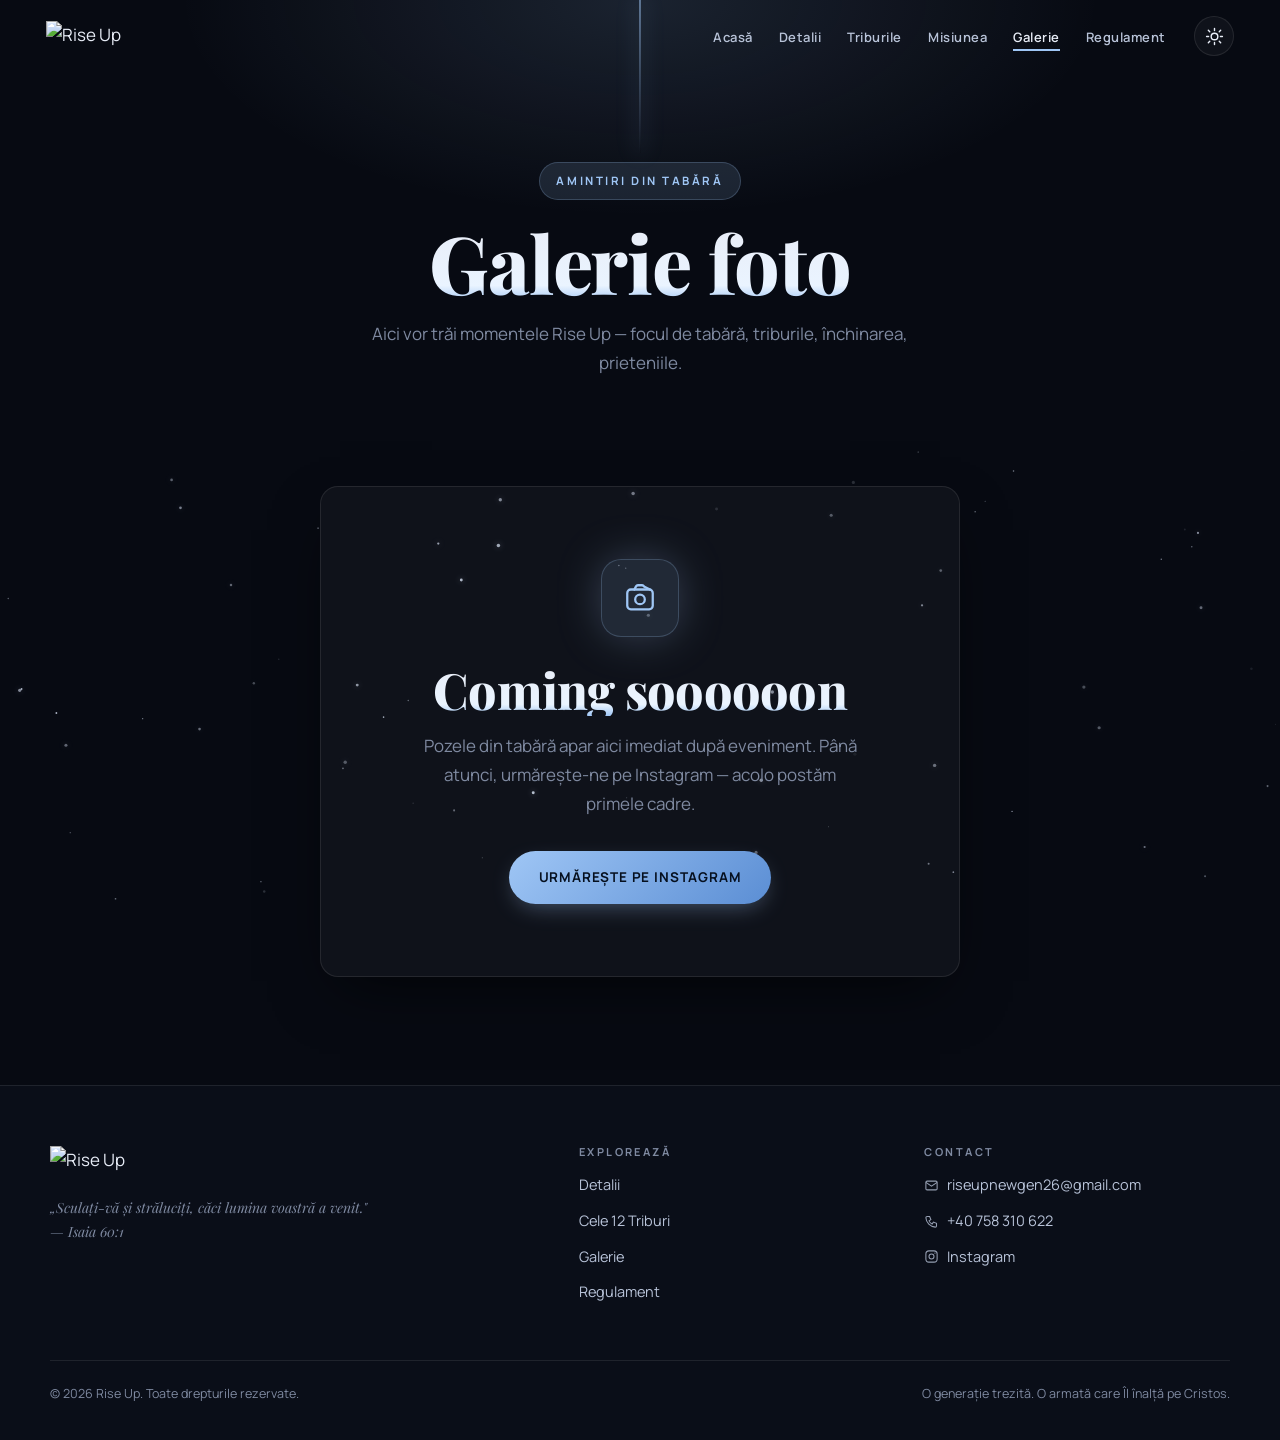
==== galerie.html @ aea6ce62 "Design fara portocaliu + cer cu stele si hero care se stinge la scroll - paleta: accentul portocaliu" ====
<!DOCTYPE html>
<html lang="ro" data-theme="dark">
<head>
<meta charset="UTF-8">
<meta name="viewport" content="width=device-width, initial-scale=1.0">
<title>Galerie foto — Rise Up</title>
<meta name="description" content="Galeria foto Rise Up — momentele din tabără. În curând.">
<link rel="icon" type="image/png" href="favicon.png">
<link rel="apple-touch-icon" href="favicon.png">
<link rel="stylesheet" href="styles.css">
<!--
  ════════════════════════════════════════════════════════════
  RISE UP — GALERIE FOTO
  Nu ai nimic de editat aici. Pozele vin din baza de date:
  fotograful le urcă de pe site, iar grila se umple singură.
  Cât timp nu e nicio poză, se vede blocul „Coming soon".
  ════════════════════════════════════════════════════════════
-->
</head>
<body>

<!-- Acelasi cer cu stele ca pe prima pagina (fundal fix). -->
<canvas id="stars" aria-hidden="true"></canvas>

<!-- ═══════════ NAVBAR ═══════════ -->
<nav id="nav" aria-label="Navigare principală">
  <a class="nav-brand" href="index.html" aria-label="Rise Up — acasă">
    <img class="logo-d" src="logo-dark.png" alt="Rise Up">
    <img class="logo-l" src="logo-light.png" alt="Rise Up">
  </a>
  <div class="nav-right">
    <ul class="nav-links">
      <li><a href="index.html">Acasă</a></li>
      <li><a href="index.html#detalii">Detalii</a></li>
      <li><a href="triburi.html">Triburile</a></li>
      <li><a href="index.html#misiune">Misiunea</a></li>
      <li><a href="galerie" class="active">Galerie</a></li>
      <li><a href="regulament.html">Regulament</a></li>
    </ul>
    <button id="theme-btn" class="theme-btn" aria-label="Schimbă tema">
      <svg class="sun" viewBox="0 0 24 24" fill="none" stroke="currentColor" stroke-width="1.8" stroke-linecap="round"><circle cx="12" cy="12" r="4.2"/><path d="M12 2v2.5M12 19.5V22M4.2 4.2l1.8 1.8M18 18l1.8 1.8M2 12h2.5M19.5 12H22M4.2 19.8l1.8-1.8M18 6l1.8-1.8"/></svg>
      <svg class="moon" viewBox="0 0 24 24" fill="none" stroke="currentColor" stroke-width="1.8" stroke-linecap="round" stroke-linejoin="round"><path d="M21 12.8A9 9 0 1 1 11.2 3a7 7 0 0 0 9.8 9.8z"/></svg>
    </button>
  </div>
  <button id="burger" aria-label="Deschide meniul" aria-expanded="false"><span></span><span></span><span></span></button>
</nav>

<div id="mobile-menu">
  <a href="index.html">Acasă</a>
  <a href="index.html#detalii">Detalii</a>
  <a href="triburi.html">Triburile</a>
  <a href="index.html#misiune">Misiunea</a>
  <a href="galerie">Galerie</a>
  <a href="regulament.html">Regulament</a>
</div>

<!-- ═══════════ HEADER PAGINĂ ═══════════ -->
<header class="page-head">
  <span class="pill">Amintiri din tabără</span>
  <h1 class="fire-text">Galerie foto</h1>
  <p>Aici vor trăi momentele Rise Up — focul de tabără, triburile, închinarea, prieteniile.</p>
</header>

<!-- ═══════════ COMING SOON ═══════════ -->
<section class="block" style="padding-top:clamp(20px,4vh,50px)">
  <div class="wrap">
    <div class="coming-soon reveal">
      <div class="cs-ico">
        <svg viewBox="0 0 24 24" fill="none" stroke="currentColor" stroke-width="1.6" stroke-linecap="round" stroke-linejoin="round">
          <rect x="3" y="6" width="18" height="14" rx="2.5"/>
          <path d="M8 6l1.2-2.2a1.5 1.5 0 0 1 1.3-.8h3a1.5 1.5 0 0 1 1.3.8L19 6"/>
          <circle cx="12" cy="13" r="3.4"/>
        </svg>
      </div>
      <h2 class="fire-text">Coming soooooon</h2>
      <p>Pozele din tabără apar aici imediat după eveniment. Până atunci, urmărește-ne pe Instagram — acolo postăm primele cadre.</p>
      <div class="cs-ctas">
        <a class="btn btn-fire" href="https://www.instagram.com/rise_up_nextgen?igsh=OWN2cGVqcDBndG52" target="_blank" rel="noopener">Urmărește pe Instagram</a>
      </div>
    </div>
  </div>
</section>

<!-- ═══════════ GALERIA ═══════════
     Se umple singură din baza de date. Cât timp nu e nicio poză,
     rămâne ascunsă și se vede blocul „Coming soon" de mai sus. -->
<section class="block" id="galerie-reala" style="padding-top:clamp(20px,4vh,50px)" hidden>
  <div class="wrap">
    <div class="gallery-grid" id="galerie-grid"></div>
  </div>
</section>

<!-- ═══════════ FOOTER ═══════════ -->
<footer id="contact">
  <div class="foot-grid">
    <div class="foot-col">
      <div class="foot-brand"><img class="logo-d" src="logo-dark.png" alt="Rise Up"><img class="logo-l" src="logo-light.png" alt="Rise Up"></div>
      <span class="verse">„Sculați-vă și străluciți, căci lumina voastră a venit." — Isaia 60:1</span>
    </div>
    <div class="foot-col">
      <h4>Explorează</h4>
      <a href="index.html#detalii">Detalii</a>
      <a href="triburi.html">Cele 12 Triburi</a>
      <a href="galerie">Galerie</a>
      <a href="regulament.html">Regulament</a>
    </div>
    <div class="foot-col">
      <h4>Contact</h4>
      <a href="mailto:riseupnewgen26@gmail.com"><svg viewBox="0 0 24 24" fill="none" stroke="currentColor" stroke-width="1.7"><rect x="3" y="5" width="18" height="14" rx="2"/><path d="m3 7 9 6 9-6"/></svg>riseupnewgen26@gmail.com</a>
      <a href="tel:+40758310622"><svg viewBox="0 0 24 24" fill="none" stroke="currentColor" stroke-width="1.7"><path d="M5 4h4l2 5-3 2a12 12 0 0 0 5 5l2-3 5 2v4a2 2 0 0 1-2 2A16 16 0 0 1 3 6a2 2 0 0 1 2-2z"/></svg>+40 758 310 622</a>
      <a href="https://www.instagram.com/rise_up_nextgen?igsh=OWN2cGVqcDBndG52" target="_blank" rel="noopener"><svg viewBox="0 0 24 24" fill="none" stroke="currentColor" stroke-width="1.7"><rect x="3" y="3" width="18" height="18" rx="5"/><circle cx="12" cy="12" r="4"/><circle cx="17.5" cy="6.5" r="1" fill="currentColor" stroke="none"/></svg>Instagram</a>
    </div>
  </div>
  <div class="foot-bottom">
    <span>© 2026 Rise Up. Toate drepturile rezervate.</span>
    <span>O generație trezită. O armată care Îl înalță pe Cristos.</span>
  </div>
</footer>

<script src="main.js"></script>
<script type="module" src="js/galerie.js"></script>
</body>
</html>
---- styles.css ----
/* ═══════════════════════════════════════════════════════════════
   RISE UP — DESIGN SYSTEM
   Folosit de toate paginile (index / triburi / regulament / inscriere)
   ─────────────────────────────────────────────────────────────
   • Dark + Light mode (toggle în navbar, salvat în localStorage)
   • Accent „lumină de stea" pe ambele teme (fără portocaliu)
   • --fire* au rămas ca nume doar ca să nu rupă clasele vechi (.fire-text, .btn-fire);
     culoarea reală vine din --accent*
   ═══════════════════════════════════════════════════════════════ */

@import url('https://fonts.googleapis.com/css2?family=Playfair+Display:ital,wght@0,500;0,600;0,700;0,800;0,900;1,500;1,600&family=Manrope:wght@300;400;500;600;700;800&display=swap');

/* ─────────── TOKENS — DARK (default) ─────────── */
:root{
  --bg:#070a12;
  --bg-2:#0c111c;
  --bg-3:#121828;
  --card:rgba(255,255,255,.035);
  --card-brd:rgba(255,255,255,.09);
  --card-hover:rgba(255,255,255,.06);
  --ink:#e8edf7;
  --ink-soft:#b8c3d8;
  --ink-dim:#7f8aa1;
  --accent:#9fc6f5;
  --accent-hot:#eaf4ff;
  --accent-deep:#5b8ed4;
  --accent-ink:#06101f;
  --accent-sh:rgba(159,198,245,.45);
  --band:rgba(12,17,28,.7);     /* benzile de sectiune, translucide peste stele */
  --fire:var(--accent);
  --fire-hot:var(--accent-hot);
  --fire-deep:var(--accent-deep);
  --ember:rgba(159,198,245,.13);
  --line:rgba(159,198,245,.22);
  --nav-bg:rgba(7,10,18,.55);
  --nav-bg-solid:rgba(8,11,20,.86);
  --shadow:0 24px 60px -20px rgba(0,0,0,.7);
  --glow:0 0 50px -8px rgba(159,198,245,.4);

  --display:'Playfair Display',serif;
  --body:'Manrope',sans-serif;
  --max:1180px;
  --ease:cubic-bezier(.22,1,.36,1);
  --radius:18px;
  color-scheme:dark;
}

/* ─────────── TOKENS — LIGHT ─────────── */
[data-theme="light"]{
  --bg:#f5f7fc;
  --bg-2:#eceff8;
  --bg-3:#e2e8f4;
  --card:rgba(16,30,60,.04);
  --card-brd:rgba(16,30,60,.12);
  --card-hover:rgba(16,30,60,.07);
  --ink:#111827;
  --ink-soft:#3a4557;
  --ink-dim:#6c7689;
  --accent:#2f62ad;
  --accent-hot:#13386f;
  --accent-deep:#1b4a8c;
  --accent-ink:#ffffff;
  --accent-sh:rgba(47,98,173,.4);
  --band:rgba(236,239,248,.78);
  --fire:var(--accent);
  --fire-hot:var(--accent-hot);
  --fire-deep:var(--accent-deep);
  --ember:rgba(47,98,173,.1);
  --line:rgba(47,98,173,.26);
  --nav-bg:rgba(245,247,252,.62);
  --nav-bg-solid:rgba(245,247,252,.9);
  --shadow:0 24px 50px -22px rgba(20,40,80,.32);
  --glow:0 0 44px -10px rgba(47,98,173,.42);
  color-scheme:light;
}

/* ─────────── BASE ─────────── */
*{margin:0;padding:0;box-sizing:border-box}
html{scroll-behavior:smooth}
html{background:var(--bg)}
/* body transparent, altfel fundalul lui ar acoperi pânza cu stele (z-index:-1). */
body{background:transparent}
body{
  font-family:var(--body);
  color:var(--ink);
  font-size:17px;
  line-height:1.7;
  overflow-x:hidden;
  -webkit-font-smoothing:antialiased;
  transition:background .5s var(--ease),color .5s var(--ease);
}
img,video,svg{display:block;max-width:100%}
a{color:inherit;text-decoration:none}
ul{list-style:none}
::selection{background:var(--accent);color:var(--accent-ink)}

h1,h2,h3,h4{font-family:var(--display);font-weight:800;line-height:1.06;letter-spacing:-.015em}
.eyebrow{
  font-size:12px;letter-spacing:.3em;text-transform:uppercase;
  color:var(--fire);font-weight:700;font-family:var(--body);
}
.verse{font-family:var(--display);font-style:italic;color:var(--ink-dim);font-size:16px}

/* gradient pe titluri foc */
.fire-text{
  background:linear-gradient(180deg,var(--ink) 8%,var(--fire-hot) 78%,var(--fire));
  -webkit-background-clip:text;background-clip:text;color:transparent;
}
[data-theme="light"] .fire-text{
  background:linear-gradient(180deg,var(--ink) 18%,var(--fire) 90%,var(--fire-hot));
  -webkit-background-clip:text;background-clip:text;color:transparent;
}

/* ─────────── BUTOANE ─────────── */
.btn{
  display:inline-flex;align-items:center;gap:10px;
  font-family:var(--body);font-weight:700;font-size:13.5px;letter-spacing:.06em;text-transform:uppercase;
  padding:15px 30px;border-radius:100px;cursor:pointer;border:none;
  transition:transform .35s var(--ease),box-shadow .35s var(--ease),background .35s,color .35s,border-color .35s;
}
.btn svg{width:16px;height:16px}
.btn-fire{
  background:linear-gradient(135deg,var(--fire),var(--fire-deep));
  color:var(--accent-ink);box-shadow:0 8px 24px -8px var(--accent-sh);
}
.btn-fire:hover{transform:translateY(-3px);box-shadow:0 18px 44px -10px var(--accent-sh)}
.btn-ghost{border:1px solid var(--card-brd);color:var(--ink);background:var(--card)}
.btn-ghost:hover{border-color:var(--fire);color:var(--fire);transform:translateY(-3px)}

.pill{
  display:inline-flex;align-items:center;gap:8px;
  font-size:11.5px;letter-spacing:.22em;text-transform:uppercase;font-weight:700;
  color:var(--fire);border:1px solid var(--line);padding:8px 16px;border-radius:100px;
  background:var(--ember);
}

/* ═══════════════ NAVBAR (transparent → solid la scroll) ═══════════════ */
#nav{
  position:fixed;top:0;left:0;right:0;z-index:900;
  display:flex;align-items:center;justify-content:space-between;
  padding:16px clamp(18px,4vw,46px);
  background:transparent;
  border-bottom:1px solid transparent;
  transition:background .4s var(--ease),backdrop-filter .4s,border-color .4s,padding .4s var(--ease);
}
#nav.scrolled{
  background:var(--nav-bg);
  backdrop-filter:blur(18px) saturate(1.4);-webkit-backdrop-filter:blur(18px) saturate(1.4);
  border-bottom:1px solid var(--card-brd);
  padding-top:11px;padding-bottom:11px;
}
.nav-brand{display:flex;align-items:center}
.nav-brand img{height:30px;width:auto;display:block;transition:height .4s var(--ease)}
#nav.scrolled .nav-brand img{height:27px}
.nav-brand .logo-l{display:none}
[data-theme="light"] .nav-brand .logo-d{display:none}
[data-theme="light"] .nav-brand .logo-l{display:block}
.nav-right{display:flex;align-items:center;gap:28px}
.nav-links{display:flex;gap:26px}
.nav-links a{
  font-size:13px;letter-spacing:.04em;font-weight:600;color:var(--ink-soft);
  position:relative;transition:color .3s;
}
.nav-links a::after{
  content:'';position:absolute;left:0;bottom:-5px;width:0;height:1.5px;background:var(--fire);
  transition:width .3s var(--ease);
}
.nav-links a:hover,.nav-links a.active{color:var(--ink)}
.nav-links a:hover::after,.nav-links a.active::after{width:100%}

.theme-btn{
  width:40px;height:40px;border-radius:50%;border:1px solid var(--card-brd);
  background:var(--card);color:var(--ink);cursor:pointer;
  display:flex;align-items:center;justify-content:center;
  transition:transform .4s var(--ease),border-color .3s,background .3s;
}
.theme-btn:hover{transform:rotate(20deg);border-color:var(--fire);color:var(--fire)}
.theme-btn svg{width:19px;height:19px}
.theme-btn .moon{display:none}
[data-theme="light"] .theme-btn .sun{display:none}
[data-theme="light"] .theme-btn .moon{display:block}

/* hamburger */
#burger{
  display:none;width:44px;height:44px;border:1px solid var(--card-brd);border-radius:12px;
  background:var(--card);cursor:pointer;flex-direction:column;align-items:center;justify-content:center;gap:5px;
}
#burger span{width:20px;height:2px;background:var(--ink);border-radius:2px;transition:all .4s var(--ease)}
#burger.open span:nth-child(1){transform:translateY(7px) rotate(45deg)}
#burger.open span:nth-child(2){opacity:0}
#burger.open span:nth-child(3){transform:translateY(-7px) rotate(-45deg)}

#mobile-menu{
  position:fixed;inset:0;z-index:880;background:var(--nav-bg-solid);
  backdrop-filter:blur(26px);-webkit-backdrop-filter:blur(26px);
  display:flex;flex-direction:column;align-items:center;justify-content:center;gap:6px;
  opacity:0;visibility:hidden;transition:opacity .45s var(--ease),visibility .45s;
}
#mobile-menu.open{opacity:1;visibility:visible}
#mobile-menu a{
  font-family:var(--display);font-size:32px;color:var(--ink);padding:10px;
  opacity:0;transform:translateY(18px);transition:opacity .5s var(--ease),transform .5s var(--ease),color .3s;
}
#mobile-menu.open a{opacity:1;transform:none}
#mobile-menu a:hover{color:var(--fire)}
#mobile-menu .m-cta{margin-top:20px}
#mobile-menu.open a:nth-child(1){transition-delay:.06s}
#mobile-menu.open a:nth-child(2){transition-delay:.12s}
#mobile-menu.open a:nth-child(3){transition-delay:.18s}
#mobile-menu.open a:nth-child(4){transition-delay:.24s}
#mobile-menu.open a:nth-child(5){transition-delay:.3s}

/* ═══════════════ CER CU STELE (fundal global) ═══════════════ */
#stars{position:fixed;inset:0;width:100%;height:100%;z-index:-1;pointer-events:none}

/* ═══════════════ HERO ═══════════════ */
#hero{position:relative;min-height:100svh;display:flex;align-items:center;overflow:hidden}
.hero-media{position:absolute;inset:0;z-index:1;will-change:opacity,transform}
.hero-media img,.hero-media video{width:100%;height:100%;object-fit:cover;object-position:center}
/* Afișul stă și în fundal, dar neclar — așa ia culoarea ediției fără să se bată cap în cap
   cu afișul clar din mijloc. */
.hero-media img{filter:blur(26px) saturate(1.15) brightness(.8);transform:scale(1.32)}
/* scale 1.32 nu e decorativ: blur-ul decolorează marginile imaginii, iar fără marja
   asta se vedea o dungă deschisă sus pe tema light. */
.hero-veil{
  position:absolute;inset:0;z-index:2;
  background:
    linear-gradient(to top,var(--bg) 2%,rgba(7,10,18,.45) 42%,rgba(7,10,18,.62) 100%),
    radial-gradient(120% 90% at 50% 45%,rgba(7,10,18,.15),rgba(7,10,18,.72));
}
[data-theme="light"] .hero-veil{
  background:
    linear-gradient(to top,var(--bg) 1%,rgba(245,247,252,.18) 45%,rgba(6,12,26,.42) 100%),
    radial-gradient(120% 90% at 50% 45%,rgba(6,12,26,.12),rgba(6,12,26,.52));
}
.hero-inner{
  position:relative;z-index:3;width:100%;max-width:var(--max);margin:0 auto;
  padding:116px clamp(20px,4vw,46px) 96px;
  display:flex;flex-direction:column;align-items:center;text-align:center;
}
@keyframes fadeUp{from{opacity:0;transform:translateY(28px)}to{opacity:1;transform:none}}
.hero-inner>*{opacity:0;animation:fadeUp .9s var(--ease) forwards}
/* Dupa ce intra, taiem animatia: altfel 'forwards' ar tine opacity:1 peste
   stilul pus de scroll si afisul nu s-ar mai stinge. */
#hero.scroll-ready .hero-inner>*{animation:none;opacity:1}
.hero-poster{animation-delay:.2s}
.hero-sub{animation-delay:.5s}
.hero-verse{animation-delay:.68s}
.hero-ctas{animation-delay:.86s}
.scroll-hint{animation:fadeUp 1s 1.2s var(--ease) backwards}
/* Afișul ediției — se vede întreg, nu tăiat, și pe telefon. */
.hero-poster{
  transform-origin:50% 45%;will-change:transform,opacity;
  display:block;width:100%;max-width:940px;height:auto;aspect-ratio:16/9;object-fit:cover;
  border-radius:18px;border:1px solid rgba(255,255,255,.14);
  box-shadow:0 28px 80px rgba(0,0,0,.55),0 0 0 1px rgba(0,0,0,.25);
  margin-bottom:clamp(26px,4vh,40px);
}
[data-theme="light"] .hero-poster{border-color:rgba(6,12,26,.14);box-shadow:0 24px 64px rgba(6,12,26,.3)}
.sr-only{
  position:absolute;width:1px;height:1px;padding:0;margin:-1px;overflow:hidden;
  clip:rect(0 0 0 0);clip-path:inset(50%);white-space:nowrap;border:0;
}
.hero-sub{max-width:640px;color:#e8edf7;font-size:clamp(17px,2vw,21px);font-weight:400;margin-bottom:18px;text-shadow:0 2px 20px rgba(0,0,0,.5)}
.hero-verse{display:block;max-width:640px;color:#cdd8ea;margin-bottom:38px;text-shadow:0 2px 20px rgba(0,0,0,.5)}
.hero-ctas{display:flex;gap:14px;flex-wrap:wrap;justify-content:center}
.scroll-hint{
  position:absolute;bottom:26px;left:50%;transform:translateX(-50%);z-index:3;
  display:flex;flex-direction:column;align-items:center;gap:9px;
  font-size:10px;letter-spacing:.3em;text-transform:uppercase;color:#cdd8ea;opacity:.8;
}
.scroll-hint i{display:block;width:1px;height:42px;background:linear-gradient(var(--fire),transparent);animation:hint 2.2s ease-in-out infinite}
@keyframes hint{0%,100%{opacity:.2;transform:scaleY(.7)}50%{opacity:1;transform:scaleY(1)}}

/* ═══════════════ SECȚIUNI ═══════════════ */
section.block{position:relative;padding:clamp(80px,12vh,140px) clamp(20px,4vw,46px)}
.wrap{max-width:var(--max);margin:0 auto}
.section-head{max-width:680px;margin:0 auto clamp(48px,7vh,80px);text-align:center}
.section-head.left{text-align:left;margin-left:0}
.section-head .eyebrow{display:inline-block;margin-bottom:16px}
.section-head h2{font-size:clamp(34px,5.5vw,62px);margin-bottom:18px}
.section-head p{color:var(--ink-dim);font-weight:400;font-size:18px}

/* ─────────── DATA & LOCAȚIE ─────────── */
#detalii{background:var(--band)}
.detail-grid{display:grid;grid-template-columns:1fr 1fr;gap:clamp(20px,3vw,30px)}
.detail-card{
  background:var(--card);border:1px solid var(--card-brd);border-radius:var(--radius);
  padding:clamp(28px,4vw,44px);position:relative;overflow:hidden;
  transition:transform .4s var(--ease),border-color .4s,background .4s;
}
.detail-card:hover{transform:translateY(-5px);border-color:var(--line);background:var(--card-hover)}
.detail-card .ico{
  width:52px;height:52px;border-radius:14px;display:flex;align-items:center;justify-content:center;
  background:var(--ember);color:var(--fire);margin-bottom:22px;
}
.detail-card .ico svg{width:26px;height:26px}
.detail-card h3{font-size:clamp(24px,3vw,32px);margin-bottom:6px}
.detail-card .big{font-size:clamp(28px,4vw,42px);color:var(--fire);font-family:var(--display);line-height:1.1;margin-bottom:10px}
.detail-card p{color:var(--ink-dim);font-size:15.5px;margin-bottom:6px}
.detail-card .map-link{
  display:inline-flex;align-items:center;gap:8px;margin-top:18px;color:var(--fire);font-weight:700;
  font-size:14px;border-bottom:1px solid transparent;transition:border-color .3s,gap .3s;
}
.detail-card .map-link:hover{border-color:var(--fire);gap:12px}
.detail-meta{display:flex;flex-wrap:wrap;gap:10px;margin-top:18px}
.detail-meta span{font-size:12.5px;color:var(--ink-soft);background:var(--card);border:1px solid var(--card-brd);padding:6px 14px;border-radius:100px}

/* ─────────── ÎNSCRIERI ─────────── */
#inscriere{position:relative;overflow:hidden;text-align:center}
.cta-band{
  position:relative;background:linear-gradient(135deg,var(--bg-3),var(--bg-2));
  border:1px solid var(--card-brd);border-radius:28px;
  padding:clamp(48px,8vw,90px) clamp(24px,5vw,60px);overflow:hidden;
}
.cta-band::before{
  content:'';position:absolute;top:-40%;left:50%;transform:translateX(-50%);
  width:560px;height:560px;border-radius:50%;
  background:radial-gradient(circle,var(--ember),transparent 65%);pointer-events:none;
}
.cta-band>*{position:relative;z-index:2}
.cta-band h2{font-size:clamp(32px,5vw,56px);margin-bottom:16px}
.cta-band p{color:var(--ink-soft);max-width:520px;margin:0 auto 14px;font-weight:400}
.cta-note{font-size:13.5px;color:var(--ink-dim);margin-top:18px;transition:color .3s}
.cta-band .hero-ctas{justify-content:center;margin-top:30px}
.btn[aria-disabled="true"]{opacity:.6;pointer-events:none;background:var(--card);color:var(--ink-dim);box-shadow:none}

/* ─── poarta de înscriere (citește + bifează + înscrie) ─── */
.enroll{display:flex;flex-direction:column;align-items:center;gap:20px;margin-top:34px}
.agree{display:flex;align-items:flex-start;gap:13px;cursor:pointer;max-width:460px;text-align:left;font-size:15.5px;color:var(--ink-soft);user-select:none;line-height:1.5}
.agree input{position:absolute;opacity:0;width:0;height:0}
.agree .box{
  flex-shrink:0;width:26px;height:26px;border-radius:8px;border:1.5px solid var(--card-brd);
  background:var(--card);display:flex;align-items:center;justify-content:center;margin-top:1px;
  transition:background .3s var(--ease),border-color .3s var(--ease),transform .3s var(--ease);
}
.agree .box svg{width:15px;height:15px;color:var(--accent-ink);opacity:0;transform:scale(.4);transition:opacity .25s,transform .25s var(--ease)}
.agree input:checked + .box{background:var(--fire);border-color:var(--fire)}
.agree input:checked + .box svg{opacity:1;transform:scale(1)}
.agree input:focus-visible + .box{box-shadow:0 0 0 3px var(--ember)}
.agree a{color:var(--fire);text-decoration:underline;text-underline-offset:3px}
.agree.shake{animation:shake .4s}
@keyframes shake{0%,100%{transform:translateX(0)}20%,60%{transform:translateX(-7px)}40%,80%{transform:translateX(7px)}}
#enroll-btn[aria-disabled="true"]{pointer-events:auto;cursor:not-allowed;opacity:.55;filter:grayscale(.25)}
/* Înscrieri închise — buton stins, închis la culoare */
#enroll-btn[data-closed="true"]{
  background:#2a2a2e;
  color:#8b8b93;
  box-shadow:none;
  filter:grayscale(1);
  opacity:.75;
  cursor:not-allowed;
}
#enroll-btn[data-closed="true"]:hover{transform:none;box-shadow:none;background:#2a2a2e}

/* ─────────── MISIUNE ─────────── */
#misiune{background:var(--band)}
.mis-grid{display:grid;grid-template-columns:1.05fr 1fr;gap:clamp(36px,6vw,80px);align-items:center}
.mis-left h2{font-size:clamp(30px,4.5vw,50px);margin-bottom:22px}
.mis-left p{color:var(--ink-soft);font-weight:400;margin-bottom:18px}
.mis-left .verse{display:block;margin-top:26px;padding-left:18px;border-left:2px solid var(--line)}
.pillars{display:flex;flex-direction:column;gap:14px}
.pillar{
  background:var(--card);border:1px solid var(--card-brd);border-radius:16px;padding:22px 24px;
  display:flex;gap:18px;align-items:flex-start;
  transition:transform .4s var(--ease),border-color .4s,background .4s;
}
.pillar:hover{transform:translateX(6px);border-color:var(--line);background:var(--card-hover)}
.pillar .num{font-family:var(--display);font-size:24px;color:var(--fire);line-height:1;min-width:32px}
.pillar h3{font-size:19px;margin-bottom:5px}
.pillar p{color:var(--ink-dim);font-size:14.5px;line-height:1.55}

/* ─────────── TRIBURI (pagina) ─────────── */
.tribes-grid{
  display:grid;grid-template-columns:repeat(auto-fill,minmax(280px,1fr));
  gap:clamp(16px,2vw,22px);
}
.tribe-card{
  position:relative;background:var(--card);border:1px solid var(--card-brd);
  border-radius:var(--radius);padding:30px 28px;overflow:hidden;
  transition:transform .45s var(--ease),border-color .45s,background .45s,box-shadow .45s;
}
.tribe-card::before{
  content:'';position:absolute;inset:0;border-radius:inherit;padding:1px;
  background:linear-gradient(135deg,var(--line),transparent 45%);
  -webkit-mask:linear-gradient(#000 0 0) content-box,linear-gradient(#000 0 0);
  -webkit-mask-composite:xor;mask-composite:exclude;opacity:0;transition:opacity .45s;
}
.tribe-card:hover{transform:translateY(-6px);border-color:var(--line);background:var(--card-hover);box-shadow:var(--shadow)}
.tribe-card:hover::before{opacity:1}
.tribe-card .roman{
  font-family:var(--display);font-size:54px;line-height:1;
  color:transparent;-webkit-text-stroke:1px var(--line);
  position:absolute;top:18px;right:22px;user-select:none;transition:-webkit-text-stroke-color .4s;
}
.tribe-card:hover .roman{-webkit-text-stroke-color:var(--fire)}
.tribe-card .tag{font-size:11px;letter-spacing:.16em;text-transform:uppercase;color:var(--fire);font-weight:700;margin-bottom:14px;display:block}
.tribe-card h3{font-size:27px;margin-bottom:10px}
.tribe-card p{color:var(--ink-dim);font-size:14.5px;line-height:1.6;max-width:30ch}

/* header intern de pagină (sub-hero pentru pagini secundare) */
.page-head{
  position:relative;padding:clamp(130px,18vh,190px) clamp(20px,4vw,46px) clamp(50px,8vh,80px);
  text-align:center;overflow:hidden;
  background:radial-gradient(ellipse 60% 80% at 50% 0%,var(--ember),transparent 60%),var(--bg);
}
.page-head::after{content:'';position:absolute;top:0;left:50%;transform:translateX(-50%);width:1px;height:34%;background:linear-gradient(var(--fire),transparent);box-shadow:0 0 22px 3px var(--ember)}
.page-head .pill{margin-bottom:20px}
.page-head h1{font-size:clamp(40px,7vw,80px);margin-bottom:16px}
.page-head p{color:var(--ink-dim);max-width:600px;margin:0 auto;font-weight:400}

/* ─────────── REGULAMENT ─────────── */
.rules{max-width:820px;margin:0 auto;display:flex;flex-direction:column;gap:14px}
.rule{
  display:flex;gap:22px;align-items:flex-start;
  background:var(--card);border:1px solid var(--card-brd);border-radius:16px;
  padding:24px 26px;transition:transform .4s var(--ease),border-color .4s,background .4s;
}
.rule:hover{border-color:var(--line);background:var(--card-hover);transform:translateX(5px)}
.rule .rnum{
  font-family:var(--display);font-size:22px;font-weight:600;color:var(--fire);
  min-width:46px;height:46px;border-radius:12px;background:var(--ember);
  display:flex;align-items:center;justify-content:center;flex-shrink:0;
}
.rule h3{font-size:19px;letter-spacing:.02em;margin-bottom:7px;text-transform:uppercase;font-family:var(--body);font-weight:800;font-size:14px;letter-spacing:.12em;color:var(--fire)}
.rule p{color:var(--ink-soft);font-size:15.5px;line-height:1.65}
.rule-note{max-width:820px;margin:34px auto 0;text-align:center;color:var(--ink-dim);font-size:14px}

/* ═══════════════ FOOTER ═══════════════ */
footer{border-top:1px solid var(--card-brd);padding:60px clamp(20px,4vw,46px) 36px;background:var(--band)}
.foot-grid{max-width:var(--max);margin:0 auto;display:grid;grid-template-columns:1.6fr 1fr 1fr;gap:40px}
.foot-brand{display:flex;align-items:center;margin-bottom:16px}
.foot-brand img{height:34px;width:auto}
.foot-brand .logo-l{display:none}
[data-theme="light"] .foot-brand .logo-d{display:none}
[data-theme="light"] .foot-brand .logo-l{display:block}
.foot-col .verse{font-size:14px;max-width:320px;display:block}
.foot-col h4{font-size:11px;letter-spacing:.22em;text-transform:uppercase;color:var(--ink-dim);margin-bottom:16px;font-weight:700;font-family:var(--body)}
.foot-col a{display:flex;align-items:center;gap:8px;font-size:14.5px;color:var(--ink-soft);margin-bottom:11px;transition:color .3s,transform .3s}
.foot-col a:hover{color:var(--fire);transform:translateX(3px)}
.foot-col a svg{width:15px;height:15px;opacity:.8}
.foot-bottom{
  max-width:var(--max);margin:44px auto 0;padding-top:22px;border-top:1px solid var(--card-brd);
  display:flex;justify-content:space-between;gap:14px;flex-wrap:wrap;font-size:12.5px;color:var(--ink-dim);
}

/* ═══════════════ REVEAL LA SCROLL ═══════════════ */
.reveal{opacity:0;transform:translateY(30px);transition:opacity .9s var(--ease),transform .9s var(--ease)}
.reveal.in{opacity:1;transform:none}
.reveal.d1{transition-delay:.08s}.reveal.d2{transition-delay:.16s}.reveal.d3{transition-delay:.24s}
.reveal.d4{transition-delay:.32s}.reveal.d5{transition-delay:.4s}.reveal.d6{transition-delay:.48s}

/* ═══════════════ MOBIL ═══════════════ */
@media (max-width:880px){
  .nav-links{display:none}
  #burger{display:flex}
  /* Pe telefon, butonul de temă stă lângă logo, iar hamburgerul e
     împins la dreapta. Fără asta, "space-between" îl lasă la mijloc. */
  #nav:not(.nav-admin){justify-content:flex-start;gap:13px}
  #nav:not(.nav-admin) .nav-right{gap:13px}
  #nav:not(.nav-admin) #burger{margin-left:auto}
  .detail-grid{grid-template-columns:1fr}
  .mis-grid{grid-template-columns:1fr;gap:36px}
  .foot-grid{grid-template-columns:1fr;gap:30px}
  .hero-ctas .btn{flex:1;justify-content:center;min-width:160px}
}
@media (max-width:560px){
  body{font-size:16px}
  .hero-inner{padding-bottom:120px}
  .hero-poster{border-radius:14px;margin-bottom:24px}
  .scroll-hint{bottom:14px}
}
@media (prefers-reduced-motion:reduce){
  *,*::before,*::after{animation-duration:.01ms!important;transition-duration:.01ms!important}
  html{scroll-behavior:auto}
  .reveal{opacity:1;transform:none}
}

/* ═══════════════ GALERIE — COMING SOON ═══════════════ */
.coming-soon{
  max-width:640px;margin:0 auto;text-align:center;
  background:var(--card);border:1px solid var(--card-brd);border-radius:var(--radius);
  padding:clamp(40px,7vw,72px) clamp(24px,5vw,56px);
  box-shadow:var(--shadow);
}
.coming-soon .cs-ico{
  width:78px;height:78px;margin:0 auto 26px;border-radius:20px;
  display:grid;place-items:center;color:var(--fire);
  background:var(--ember);border:1px solid var(--line);box-shadow:var(--glow);
}
.coming-soon .cs-ico svg{width:34px;height:34px}
.coming-soon h2{font-size:clamp(30px,5vw,50px);margin-bottom:16px}
.coming-soon p{color:var(--ink-dim);max-width:44ch;margin:0 auto}
.cs-ctas{display:flex;gap:14px;justify-content:center;flex-wrap:wrap;margin-top:32px}

/* ═══════════════ GALERIE — GRILĂ (pentru poze) ═══════════════ */
.gallery-grid{
  display:grid;grid-template-columns:repeat(auto-fill,minmax(240px,1fr));
  gap:14px;
}
.gallery-item{
  overflow:hidden;border-radius:14px;border:1px solid var(--card-brd);
  aspect-ratio:4/5;background:var(--card);
}
.gallery-item img{width:100%;height:100%;object-fit:cover;transition:transform .6s var(--ease)}
.gallery-item:hover img{transform:scale(1.06)}

/* ═══════════════════════════════════════════════════════════════
   GALERIE FOTO — lightbox, login ascuns, pagina de încărcare
   ═══════════════════════════════════════════════════════════════ */

/* ─────────── LOGIN ASCUNS ─────────── */
@keyframes lg-intra{from{opacity:0}to{opacity:1}}
.lg-fundal{
  position:fixed;inset:0;z-index:210;
  display:flex;align-items:center;justify-content:center;padding:20px;
  background:rgba(4,6,11,.9);
  -webkit-backdrop-filter:blur(18px) saturate(1.4);
          backdrop-filter:blur(18px) saturate(1.4);
  animation:lg-intra .25s var(--ease);
}
.lg-cutie{
  position:relative;width:100%;max-width:380px;
  background:var(--bg-2);border:1px solid var(--card-brd);
  border-radius:20px;padding:34px 30px;box-shadow:var(--shadow);
  display:flex;flex-direction:column;gap:16px;
}
.lg-cutie h3{font-size:26px;margin-bottom:4px}
.lg-cutie label{display:flex;flex-direction:column;gap:7px;font-size:13.5px;color:var(--ink-soft)}
.lg-cutie input{
  background:var(--bg-3);border:1px solid var(--card-brd);color:var(--ink);
  border-radius:10px;padding:12px 14px;font-family:var(--body);font-size:15px;
  transition:border-color .3s;
}
.lg-cutie input:focus{outline:none;border-color:var(--fire)}
.lg-cutie .btn{justify-content:center;margin-top:6px}
.lg-inchide{
  position:absolute;top:12px;right:14px;background:none;border:none;
  color:var(--ink-dim);font-size:26px;cursor:pointer;line-height:1;transition:color .3s;
}
.lg-inchide:hover{color:var(--fire)}
.lg-eroare{color:var(--fire);font-size:13.5px;margin:0}

/* ─────────── PAGINA DE ÎNCĂRCARE ─────────── */
.up-wrap{max-width:820px}
.up-cine{font-size:13px;color:var(--ink-dim)}
.up-cine b{color:var(--ink-soft);font-weight:600}
.up-zi{display:flex;flex-direction:column;gap:8px;font-size:13.5px;color:var(--ink-soft);margin-bottom:22px}
.up-zi input{
  background:var(--bg-3);border:1px solid var(--card-brd);color:var(--ink);
  border-radius:10px;padding:12px 14px;font-family:var(--body);font-size:15px;max-width:280px;
  transition:border-color .3s;
}
.up-zi input:focus{outline:none;border-color:var(--fire)}

.up-zona{
  display:flex;flex-direction:column;align-items:center;gap:10px;
  padding:56px 24px;border-radius:20px;cursor:pointer;text-align:center;
  border:2px dashed var(--card-brd);background:var(--card);
  transition:border-color .3s,background .3s,transform .3s var(--ease);
}
.up-zona:hover,.up-zona:focus-visible,.up-zona.peste{
  border-color:var(--fire);background:var(--ember);outline:none;transform:translateY(-2px);
}
.up-zona svg{width:38px;height:38px;color:var(--fire)}
.up-zona b{font-size:19px;font-family:var(--head)}
.up-zona span{font-size:13.5px;color:var(--ink-dim)}

.up-numar{margin:22px 0 10px;font-size:13.5px;color:var(--ink-dim)}
.up-lista{list-style:none;padding:0;margin:0;display:flex;flex-direction:column;gap:10px}
.up-rand{
  display:grid;grid-template-columns:1fr 130px auto;align-items:center;gap:14px;
  padding:13px 16px;border-radius:12px;
  background:var(--card);border:1px solid var(--card-brd);font-size:13.5px;
}
.up-nume{overflow:hidden;text-overflow:ellipsis;white-space:nowrap;color:var(--ink-soft)}
.up-bara{height:6px;border-radius:100px;background:var(--bg-3);overflow:hidden}
.up-bara span{
  display:block;height:100%;width:0;border-radius:100px;
  background:linear-gradient(90deg,var(--fire),var(--fire-deep));transition:width .3s var(--ease);
}
.up-stare{color:var(--ink-dim);font-size:12.5px;white-space:nowrap}
.up-rand.gata{border-color:var(--line)}
.up-rand.gata .up-stare{color:var(--fire)}
.up-rand.esuat{border-color:#c0392b}
.up-rand.esuat .up-stare{color:#e07a6b;white-space:normal}
.up-reia{
  grid-column:1/-1;justify-self:start;margin-top:6px;cursor:pointer;
  background:none;border:1px solid var(--card-brd);color:var(--ink-soft);
  border-radius:100px;padding:6px 16px;font-family:var(--body);font-size:12.5px;
  transition:border-color .3s,color .3s;
}
.up-reia:hover{border-color:var(--fire);color:var(--fire)}

.up-refuz{
  min-height:100vh;display:flex;flex-direction:column;align-items:center;justify-content:center;
  gap:18px;text-align:center;padding:24px;
}
.up-refuz h1{font-size:clamp(30px,5vw,48px)}
.up-refuz p{color:var(--ink-dim)}

@media(max-width:560px){
  .up-rand{grid-template-columns:1fr;gap:8px}
  .up-bara{width:100%}
}

/* ─────────── DASHBOARD FOTOGRAF ─────────── */
.nav-dashboard{color:var(--fire)!important;font-weight:700}

.db-cap{display:flex;align-items:baseline;justify-content:space-between;gap:16px;flex-wrap:wrap;margin-top:46px}
.db-cap h2{font-size:clamp(24px,3.4vw,34px)}
.db-numar{color:var(--ink-dim);font-size:13.5px;margin:0}

.db-unelte{display:flex;align-items:center;gap:10px;flex-wrap:wrap;margin:18px 0 8px}
.db-mic{padding:9px 18px;font-size:12px}
.db-sterge-alese{border-color:#c0392b;color:#e07a6b}
.db-sterge-alese:hover{border-color:#e74c3c;color:#ff8f7d}
.db-sterge-alese.sigur{background:rgba(192,57,43,.16);border-color:#e74c3c;color:#ff8f7d}
.db-ajutor{color:var(--ink-dim);font-size:12.5px;margin:0 0 20px}

.db-grila{
  display:grid;gap:14px;
  grid-template-columns:repeat(auto-fill,minmax(190px,1fr));
}
.db-poza{
  border:1px solid var(--card-brd);border-radius:14px;overflow:hidden;
  background:var(--card);transition:border-color .3s,transform .3s var(--ease);
}
.db-poza:hover{transform:translateY(-2px)}
.db-poza.aleasa{border-color:var(--fire);box-shadow:0 0 0 1px var(--fire) inset}

.db-bifa{display:block;position:relative;cursor:pointer;aspect-ratio:4/3}
.db-bifa img{width:100%;height:100%;object-fit:cover;display:block}
.db-bifa input{
  position:absolute;top:10px;left:10px;z-index:2;
  width:20px;height:20px;accent-color:var(--fire);cursor:pointer;
}
.db-bifa::after{
  content:'';position:absolute;inset:0;background:linear-gradient(180deg,rgba(0,0,0,.35),transparent 45%);
  pointer-events:none;
}

.db-jos{padding:10px 11px 11px;display:flex;flex-direction:column;gap:8px}
.db-eticheta{
  width:100%;background:var(--bg-3);border:1px solid var(--card-brd);color:var(--ink);
  border-radius:8px;padding:7px 10px;font-family:var(--body);font-size:12.5px;
  transition:border-color .3s,background .3s;
}
.db-eticheta:focus{outline:none;border-color:var(--fire)}
.db-eticheta.salveaza{opacity:.5}
.db-eticheta.salvat{border-color:var(--fire);background:var(--ember)}
.db-eticheta.eroare{border-color:#c0392b}

.db-meta{display:flex;align-items:center;justify-content:space-between;gap:8px}
.db-meta span{font-size:11.5px;color:var(--ink-dim)}
.db-sterge{
  background:none;border:1px solid var(--card-brd);color:var(--ink-dim);
  border-radius:100px;padding:4px 12px;font-family:var(--body);font-size:11.5px;
  cursor:pointer;transition:all .25s;
}
.db-sterge:hover{border-color:#c0392b;color:#e07a6b}
.db-sterge.sigur{border-color:#e74c3c;color:#ff8f7d;background:rgba(192,57,43,.16)}
.db-sterge:disabled{opacity:.5;cursor:default}

@media(max-width:520px){
  .db-grila{grid-template-columns:repeat(auto-fill,minmax(140px,1fr));gap:10px}
}

/* Butoanele din dashboard */
.db-acasa{padding:11px 20px;font-size:12px}
.db-acasa svg{width:15px;height:15px}

.db-subsol{display:flex;justify-content:center;margin:44px 0 8px}
.db-logout{
  display:grid;place-items:center;width:44px;height:44px;border-radius:50%;
  cursor:pointer;background:var(--card);border:1px solid var(--card-brd);
  color:var(--ink-dim);transition:all .25s var(--ease);
}
.db-logout svg{width:19px;height:19px}
.db-logout:hover{border-color:#c0392b;color:#e07a6b;transform:translateY(-2px)}

/* Atributul hidden vine din foaia browserului, deci orice
   "display:flex" scris de noi il bate si elementul ramane vizibil.
   Regula asta il face sa functioneze din nou peste tot. */
[hidden]{display:none!important}

/* ═══════════════════════════════════════════════════════════════
   VIZUALIZATOR FOTO — pe tot ecranul, ca galeria din telefon
   z-index 1000: peste navbar (900), altfel bara de sus ar rămâne
   vizibilă peste poze și ar înghiți gesturile din partea de sus.
   Butoane din sticlă: -webkit-backdrop-filter e pentru iOS, unde
   varianta fără prefix încă nu e suportată peste tot.
   ═══════════════════════════════════════════════════════════════ */

.vz{
  position:fixed;inset:0;z-index:1000;
  opacity:0;transition:opacity .26s var(--ease);
  --vz-opac:1;
}
.vz-deschis{opacity:1}

.vz-fundal{
  position:absolute;inset:0;
  background:rgba(3,5,9,calc(.96 * var(--vz-opac)));
  -webkit-backdrop-filter:blur(26px) saturate(1.3);
          backdrop-filter:blur(26px) saturate(1.3);
}

/* ─── poza, pe tot ecranul ─── */
.vz-scena{
  position:absolute;inset:0;z-index:1;
  display:flex;align-items:center;justify-content:center;
  overflow:hidden;
  touch-action:none;              /* gesturile le tratăm noi */
  cursor:grab;
}
.vz-marit .vz-scena{cursor:move}
.vz-img{
  max-width:100%;max-height:100%;
  object-fit:contain;
  transform-origin:center center;
  -webkit-user-select:none;user-select:none;-webkit-touch-callout:none;
  will-change:transform;
}
.vz-deschis .vz-img{animation:vz-intra .32s cubic-bezier(.22,.9,.3,1)}
@keyframes vz-intra{from{opacity:0;transform:scale(.94)}to{opacity:1;transform:scale(1)}}

/* ─── butoane din sticlă ─── */
.vz-rotund{
  display:grid;place-items:center;flex:none;
  width:44px;height:44px;border-radius:50%;
  cursor:pointer;color:#fff;padding:0;
  background:rgba(255,255,255,.14);
  border:1px solid rgba(255,255,255,.22);
  -webkit-backdrop-filter:blur(20px) saturate(1.8);
          backdrop-filter:blur(20px) saturate(1.8);
  box-shadow:0 6px 22px -6px rgba(0,0,0,.55), inset 0 1px 0 rgba(255,255,255,.28);
  transition:transform .2s var(--ease), background .2s;
  -webkit-tap-highlight-color:transparent;
}
.vz-rotund svg{width:20px;height:20px}
.vz-rotund:hover{background:rgba(255,255,255,.23)}
.vz-rotund:active{transform:scale(.92)}

/* ─── bara de sus ─── */
.vz-sus{
  position:absolute;top:0;left:0;right:0;z-index:3;
  display:flex;align-items:center;gap:12px;
  padding:16px 16px 0;
  transition:opacity .28s var(--ease), transform .28s var(--ease);
}
.vz-mijloc{
  flex:1;min-width:0;display:flex;flex-direction:column;gap:2px;align-items:center;
}
.vz-pozitie{
  font-size:12.5px;font-weight:700;letter-spacing:.05em;
  color:rgba(255,255,255,.95);
  padding:5px 13px;border-radius:100px;
  background:rgba(255,255,255,.12);
  border:1px solid rgba(255,255,255,.16);
  -webkit-backdrop-filter:blur(18px);backdrop-filter:blur(18px);
}
.vz-eticheta{
  font-size:11.5px;color:rgba(255,255,255,.65);
  max-width:60vw;overflow:hidden;text-overflow:ellipsis;white-space:nowrap;
}
.vz-eticheta:empty{display:none}
.vz-dreapta{display:flex;gap:10px}

/* ─── meniul cu 3 puncte ─── */
.vz-meniu{
  position:absolute;top:70px;right:16px;z-index:4;
  min-width:196px;padding:7px;border-radius:16px;
  display:flex;flex-direction:column;gap:2px;
  background:rgba(28,30,38,.7);
  border:1px solid rgba(255,255,255,.16);
  -webkit-backdrop-filter:blur(26px) saturate(1.8);
          backdrop-filter:blur(26px) saturate(1.8);
  box-shadow:0 20px 50px -14px rgba(0,0,0,.7);
  animation:vz-meniu-intra .18s var(--ease);
}
@keyframes vz-meniu-intra{from{opacity:0;transform:translateY(-8px) scale(.96)}to{opacity:1;transform:none}}
.vz-optiune{
  display:flex;align-items:center;gap:11px;
  padding:11px 13px;border-radius:11px;
  background:none;border:none;cursor:pointer;
  color:rgba(255,255,255,.92);font-family:var(--body);font-size:13.5px;text-align:left;
  transition:background .2s;
}
.vz-optiune svg{width:18px;height:18px;flex:none;opacity:.8}
.vz-optiune:hover{background:rgba(255,255,255,.11)}
.vz-op-sterge{color:#ff8a93}
.vz-op-sterge.vz-sigur{background:rgba(231,76,60,.22);color:#ffb0a2}

/* ─── săgeți (doar desktop) ─── */
.vz-sageata{position:absolute;top:50%;transform:translateY(-50%);z-index:3}
.vz-sageata:active{transform:translateY(-50%) scale(.92)}
.vz-inapoi{left:18px}
.vz-inainte{right:18px}
.vz-singura .vz-sageata{display:none}

/* ─── panoul de detalii ─── */
.vz-detalii{
  position:absolute;bottom:26px;left:50%;transform:translateX(-50%);z-index:3;
  display:flex;flex-direction:column;gap:3px;align-items:center;
  padding:13px 22px;border-radius:16px;text-align:center;
  background:rgba(28,30,38,.7);
  border:1px solid rgba(255,255,255,.16);
  -webkit-backdrop-filter:blur(24px);backdrop-filter:blur(24px);
  animation:vz-meniu-intra .2s var(--ease);
}
.vz-detalii b{font-size:13px;color:#fff;font-weight:600}
.vz-detalii span{font-size:11.5px;color:rgba(255,255,255,.6)}

/* ─── un tap ascunde butoanele, ca să vezi poza curată ─── */
.vz-curat .vz-sus,
.vz-curat .vz-sageata{opacity:0;pointer-events:none;transform:translateY(-10px)}
.vz-curat .vz-sageata{transform:translateY(-50%)}

@media(max-width:820px){
  .vz-sageata{display:none}        /* pe telefon se dă swipe */
}
@media(max-width:640px){
  .vz-sus{padding:12px 12px 0}
  .vz-meniu{top:64px;right:12px}
}

@media(prefers-reduced-motion:reduce){
  .vz,.vz-img,.vz-rotund,.vz-sus,.vz-meniu{transition:none!important;animation:none!important}
}

/* Cât timp ești pe o poză, bara de sus dispare complet. */
html.vz-activ #nav,
html.vz-activ #mobile-menu,
html.vz-activ #burger{opacity:0!important;pointer-events:none!important}
html.vz-activ #nav{transition:opacity .2s var(--ease)}

/* Pe ecran mic, în dashboard nu mai încape și emailul lângă butoane. */
@media(max-width:560px){
  .up-cine{display:none}
  .nav-admin .nav-right{gap:10px}
}
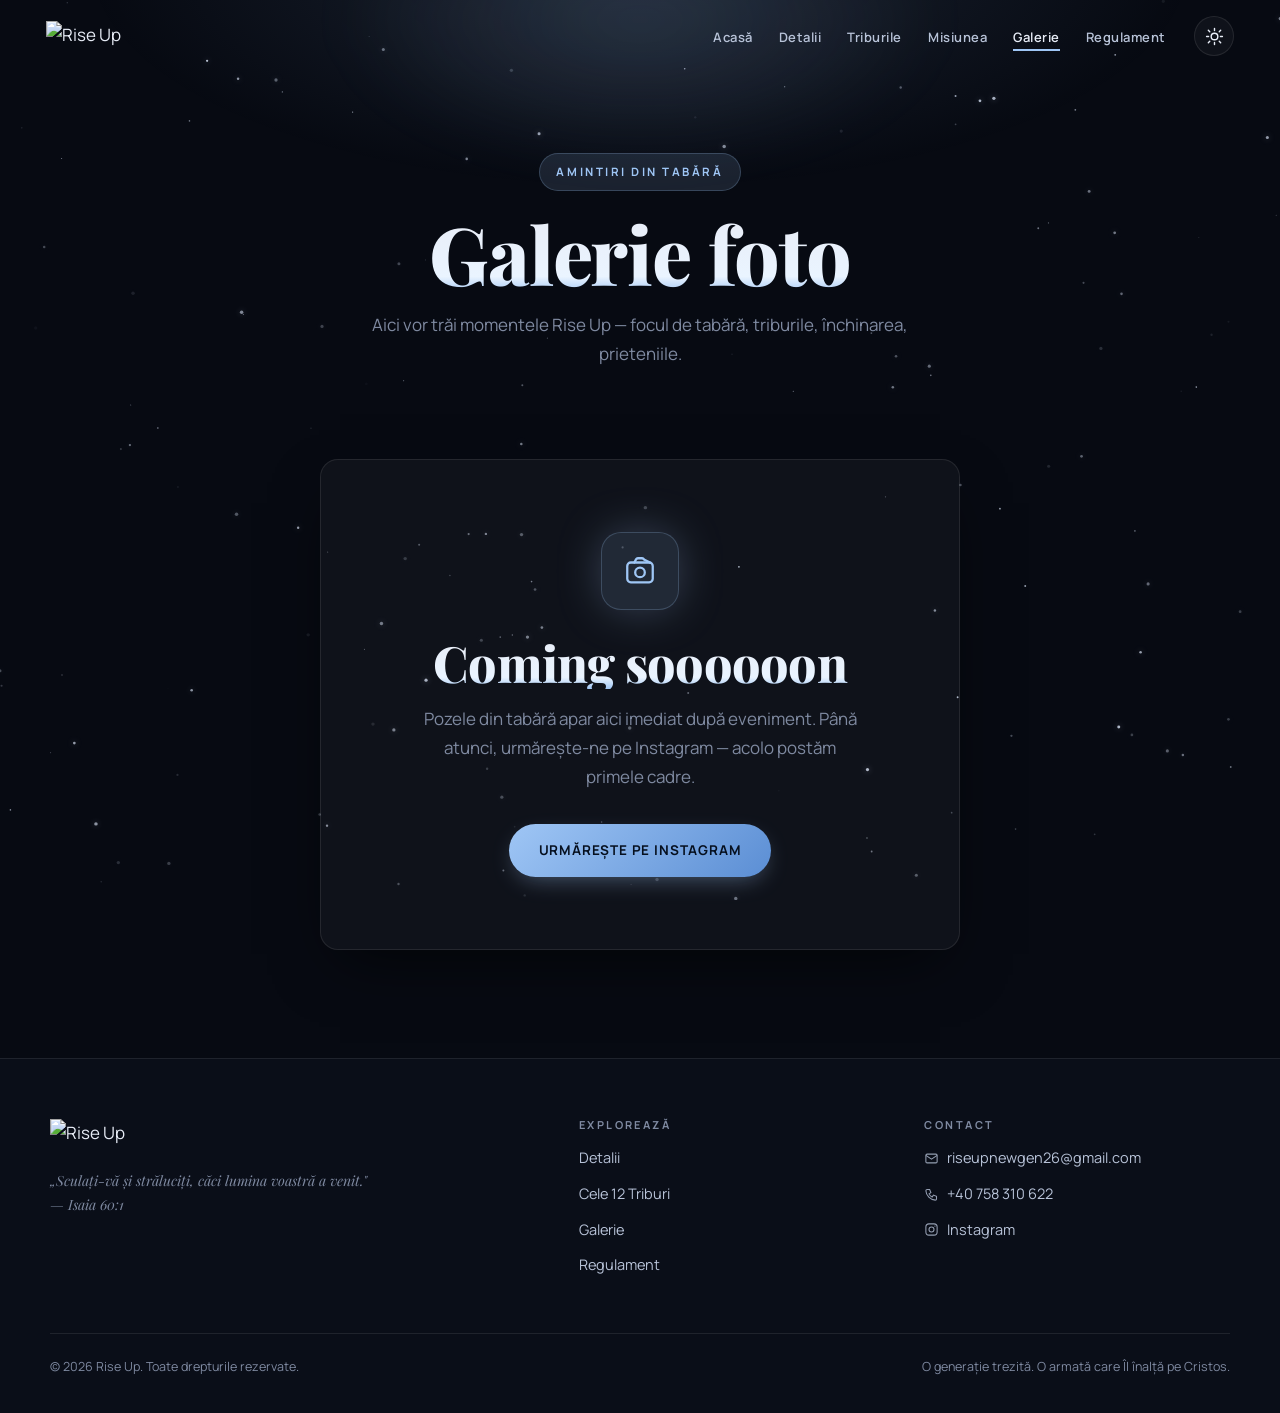
==== commit 5ad86b0f: "Redesign pe tot site-ul, nu doar pe prima pagina Paleta era deja globala, dar restul ramasese doar p" ====
--- a/galerie.html
+++ b/galerie.html
@@ -18,9 +18,6 @@
 -->
 </head>
 <body>
-
-<!-- Acelasi cer cu stele ca pe prima pagina (fundal fix). -->
-<canvas id="stars" aria-hidden="true"></canvas>
 
 <!-- ═══════════ NAVBAR ═══════════ -->
 <nav id="nav" aria-label="Navigare principală">
--- a/styles.css
+++ b/styles.css
@@ -214,14 +214,19 @@
 #stars{position:fixed;inset:0;width:100%;height:100%;z-index:-1;pointer-events:none}
 
 /* ═══════════════ HERO ═══════════════ */
-#hero{position:relative;min-height:100svh;display:flex;align-items:center;overflow:hidden}
+/* #hero e mai inalt decat ecranul: diferenta e exact cat scroll are efectul
+   prin care afisul creste pana umple ecranul si apoi se stinge. */
+#hero{position:relative;height:200svh}
+.hero-stage{
+  position:sticky;top:0;height:100svh;overflow:hidden;
+  display:flex;align-items:center;
+}
 .hero-media{position:absolute;inset:0;z-index:1;will-change:opacity,transform}
 .hero-media img,.hero-media video{width:100%;height:100%;object-fit:cover;object-position:center}
-/* Afișul stă și în fundal, dar neclar — așa ia culoarea ediției fără să se bată cap în cap
-   cu afișul clar din mijloc. */
+/* Afisul sta si in fundal, dar neclar — asa ia culoarea editiei fara sa se bata
+   cap in cap cu afisul clar din mijloc. scale 1.32 nu e decorativ: blur-ul
+   decoloreaza marginile, iar fara marja asta se vedea o dunga deschisa sus. */
 .hero-media img{filter:blur(26px) saturate(1.15) brightness(.8);transform:scale(1.32)}
-/* scale 1.32 nu e decorativ: blur-ul decolorează marginile imaginii, iar fără marja
-   asta se vedea o dungă deschisă sus pe tema light. */
 .hero-veil{
   position:absolute;inset:0;z-index:2;
   background:
@@ -235,28 +240,38 @@
 }
 .hero-inner{
   position:relative;z-index:3;width:100%;max-width:var(--max);margin:0 auto;
-  padding:116px clamp(20px,4vw,46px) 96px;
+  padding:106px clamp(20px,4vw,46px) 110px;   /* jos lasam loc pentru "Coboara" */
   display:flex;flex-direction:column;align-items:center;text-align:center;
 }
 @keyframes fadeUp{from{opacity:0;transform:translateY(28px)}to{opacity:1;transform:none}}
 .hero-inner>*{opacity:0;animation:fadeUp .9s var(--ease) forwards}
-/* Dupa ce intra, taiem animatia: altfel 'forwards' ar tine opacity:1 peste
+/* Dupa ce intra, taiem animatia: altfel "forwards" ar tine opacity:1 peste
    stilul pus de scroll si afisul nu s-ar mai stinge. */
 #hero.scroll-ready .hero-inner>*{animation:none;opacity:1}
-.hero-poster{animation-delay:.2s}
+.hero-slot{animation-delay:.2s}
 .hero-sub{animation-delay:.5s}
 .hero-verse{animation-delay:.68s}
 .hero-ctas{animation-delay:.86s}
 .scroll-hint{animation:fadeUp 1s 1.2s var(--ease) backwards}
-/* Afișul ediției — se vede întreg, nu tăiat, și pe telefon. */
-.hero-poster{
-  transform-origin:50% 45%;will-change:transform,opacity;
-  display:block;width:100%;max-width:940px;height:auto;aspect-ratio:16/9;object-fit:cover;
+
+/* Locul afisului: tine spatiul in pagina. Rama din el e cea care creste.
+   Latimea e limitata si de inaltimea ecranului: ~500px din ecran sunt luati
+   de navbar, text, butoane si "Coboara", iar ce ramane imparte la 16/9.
+   Fara asta, pe laptop afisul impingea butoanele afara din ecran. */
+.hero-slot{
+  position:relative;aspect-ratio:16/9;
+  width:min(100%, 940px, calc((100svh - 500px) * 16 / 9));
+  margin-bottom:clamp(26px,4vh,40px);
+}
+.hero-frame{
+  position:absolute;inset:0;z-index:4;overflow:hidden;
   border-radius:18px;border:1px solid rgba(255,255,255,.14);
   box-shadow:0 28px 80px rgba(0,0,0,.55),0 0 0 1px rgba(0,0,0,.25);
-  margin-bottom:clamp(26px,4vh,40px);
-}
-[data-theme="light"] .hero-poster{border-color:rgba(6,12,26,.14);box-shadow:0 24px 64px rgba(6,12,26,.3)}
+  will-change:left,top,width,height,opacity;
+}
+[data-theme="light"] .hero-frame{border-color:rgba(6,12,26,.14);box-shadow:0 24px 64px rgba(6,12,26,.3)}
+.hero-poster{display:block;width:100%;height:100%;object-fit:cover}
+
 .sr-only{
   position:absolute;width:1px;height:1px;padding:0;margin:-1px;overflow:hidden;
   clip:rect(0 0 0 0);clip-path:inset(50%);white-space:nowrap;border:0;
@@ -400,11 +415,22 @@
 
 /* header intern de pagină (sub-hero pentru pagini secundare) */
 .page-head{
-  position:relative;padding:clamp(130px,18vh,190px) clamp(20px,4vw,46px) clamp(50px,8vh,80px);
+  position:relative;padding:clamp(126px,17vh,178px) clamp(20px,4vw,46px) clamp(44px,6vh,64px);
   text-align:center;overflow:hidden;
-  background:radial-gradient(ellipse 60% 80% at 50% 0%,var(--ember),transparent 60%),var(--bg);
-}
-.page-head::after{content:'';position:absolute;top:0;left:50%;transform:translateX(-50%);width:1px;height:34%;background:linear-gradient(var(--fire),transparent);box-shadow:0 0 22px 3px var(--ember)}
+  /* Fara var(--bg) la final: era opac si acoperea cerul cu stele tocmai sus,
+     unde se vede cel mai bine. Ramane doar aura. */
+  background:radial-gradient(ellipse 70% 85% at 50% -8%,var(--ember),transparent 62%);
+}
+/* Inainte era o dunga verticala de "flacara". Acum e o aura difuza, in acelasi
+   limbaj cu cerul de pe prima pagina. */
+.page-head::after{
+  content:'';position:absolute;top:-130px;left:50%;transform:translateX(-50%);
+  width:min(620px,88vw);height:300px;border-radius:50%;pointer-events:none;
+  background:radial-gradient(closest-side,var(--ember),transparent);
+  filter:blur(24px);
+}
+/* Fara asta ramanea o gaura de ~200px intre titlul paginii si continut. */
+.page-head + .block{padding-top:clamp(40px,6vh,68px)}
 .page-head .pill{margin-bottom:20px}
 .page-head h1{font-size:clamp(40px,7vw,80px);margin-bottom:16px}
 .page-head p{color:var(--ink-dim);max-width:600px;margin:0 auto;font-weight:400}
@@ -467,10 +493,21 @@
 @media (max-width:560px){
   body{font-size:16px}
   .hero-inner{padding-bottom:120px}
-  .hero-poster{border-radius:14px;margin-bottom:24px}
+  .hero-frame{border-radius:14px}
+  .hero-slot{margin-bottom:24px}
   .scroll-hint{bottom:14px}
 }
+/* Ecran prea scund (telefon mic in portret, orice in peisaj): nu mai incape
+   nici afisul mic, nici textul, deci renuntam la efect si lasam pagina sa
+   curga normal. JS-ul vede ca scena nu mai e "sticky" si nu porneste. */
+@media (max-height:700px){
+  #hero{height:auto}
+  .hero-stage{position:static;height:auto;min-height:100svh}
+}
 @media (prefers-reduced-motion:reduce){
+  /* fara efectul de scroll, hero-ul e o sectiune normala de un ecran */
+  #hero{height:auto}
+  .hero-stage{position:static;height:auto;min-height:100svh}
   *,*::before,*::after{animation-duration:.01ms!important;transition-duration:.01ms!important}
   html{scroll-behavior:auto}
   .reveal{opacity:1;transform:none}
